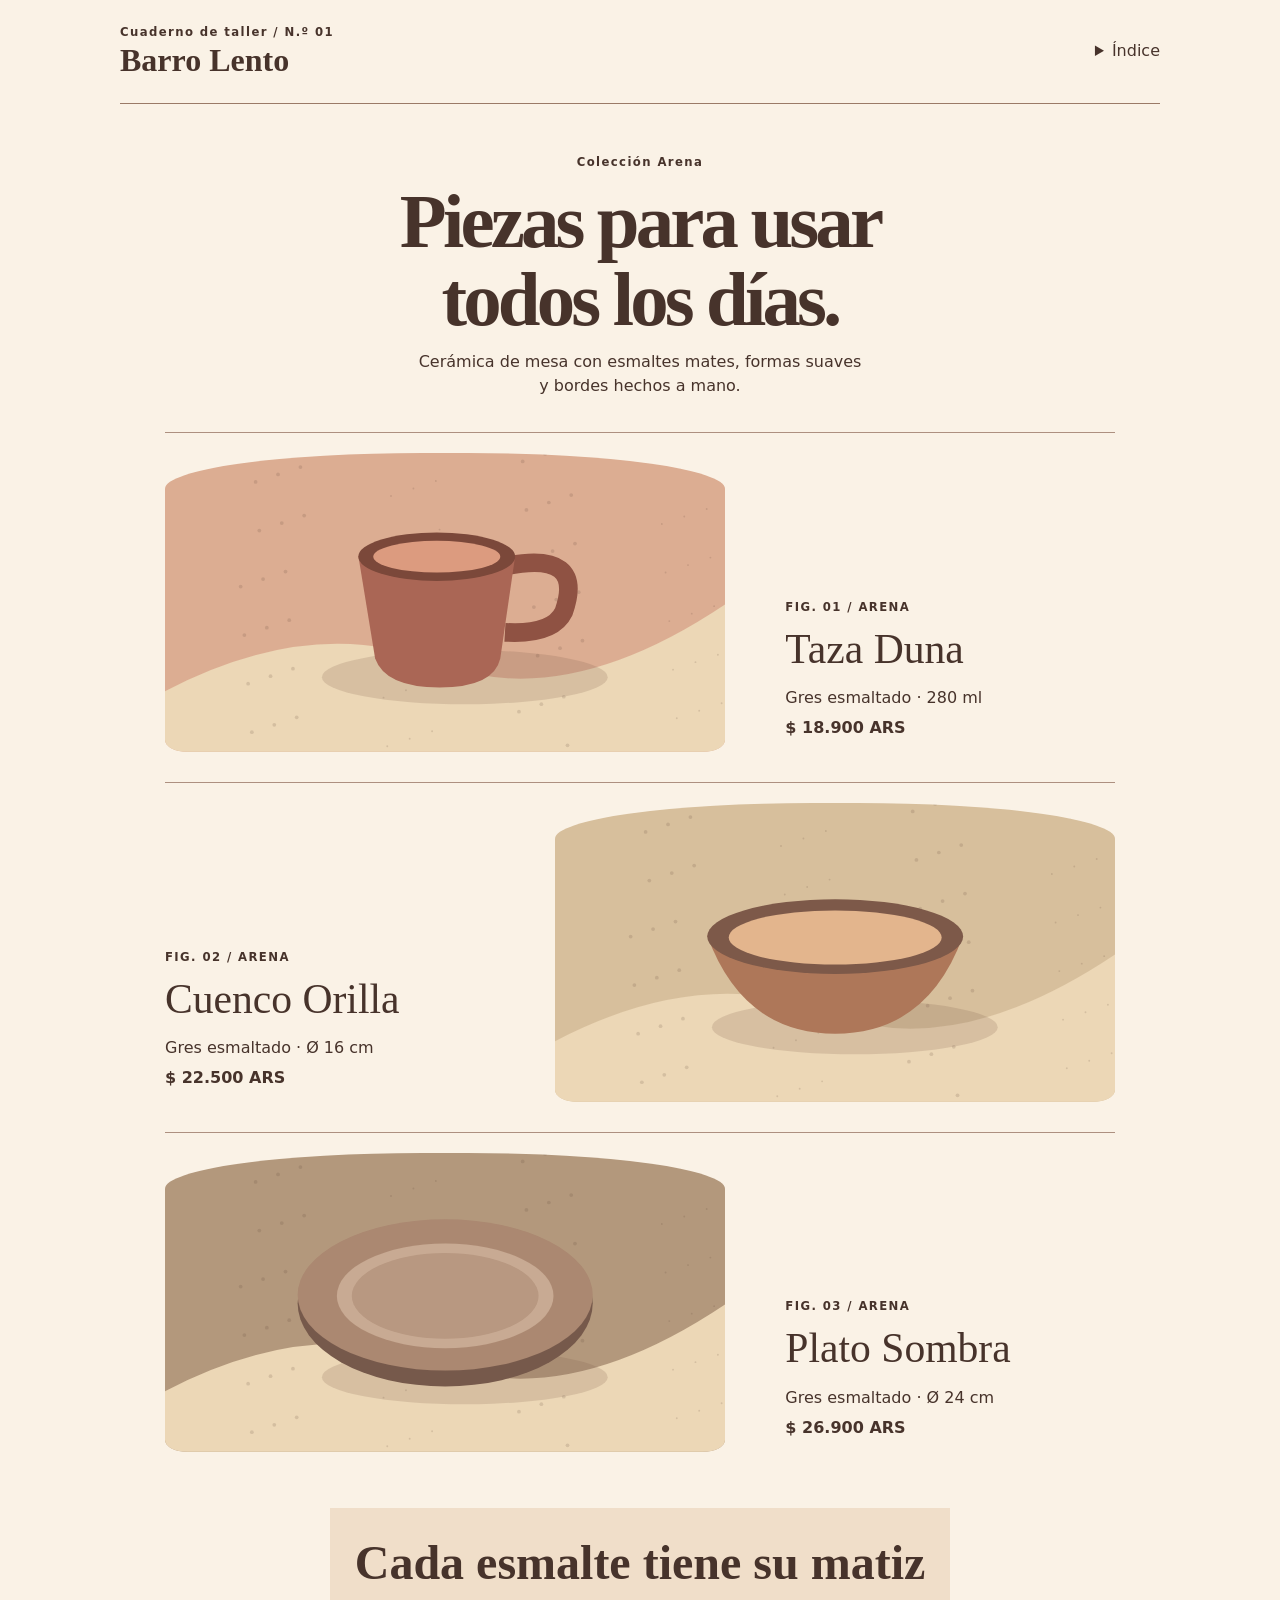
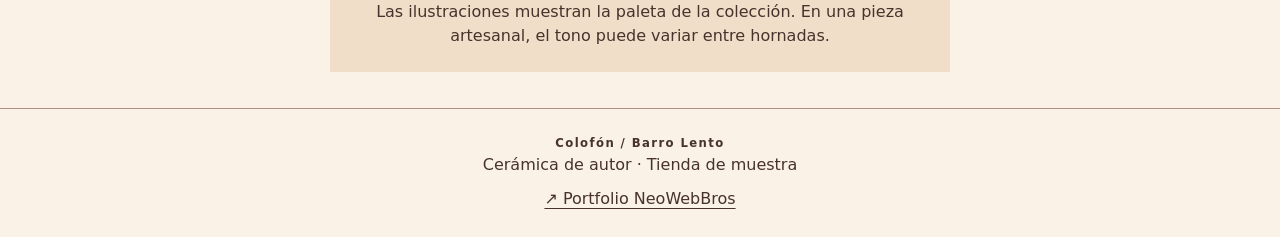
==== pages/barro-lento.html @ 299ccc53 "organizo los archivos en carpetas y creo el carrusel de páginas de ejemplo" ====
<!DOCTYPE html>
<html lang="es-AR">
  <head>
    <meta charset="utf-8" />
    <meta name="viewport" content="width=device-width,initial-scale=1" />
    <title>Barro Lento | Demo NeoWebBros</title>
    <link rel="stylesheet" href="../css/barro-lento.css" />
  </head>
  <body>
    <header class="book">
      <div>
        <p class="label">Cuaderno de taller / N.º 01</p>
        <a href="#coleccion">Barro Lento</a>
      </div>
      <details>
        <summary>Índice</summary>
        <nav aria-label="Índice">
          <a href="#coleccion">La colección</a>
          <a href="#esmaltes">Sobre los esmaltes</a>
          <a href="../index.html">Portfolio</a>
        </nav>
      </details>
    </header>
    <main>
      <article id="coleccion" class="journal">
        <header>
          <p class="label">Colección Arena</p>
          <h1>Piezas para usar todos los días.</h1>
          <p>Cerámica de mesa con esmaltes mates, formas suaves y bordes hechos a mano.</p>
        </header>
        <figure class="spread">
          <div>
            <svg viewBox="0 0 600 320" aria-hidden="true" xmlns="http://www.w3.org/2000/svg">
              <rect width="600" height="320" fill="#dcad92" />
              <path d="M0 255Q159 172 293 225T600 162V320H0" fill="#ecd7b6" />
              <circle cx="0" cy="0" r="1" fill="#5a3e31" opacity=".16" />
              <circle cx="149" cy="67" r="2" fill="#5a3e31" opacity=".16" />
              <circle cx="298" cy="134" r="1" fill="#5a3e31" opacity=".16" />
              <circle cx="447" cy="201" r="2" fill="#5a3e31" opacity=".16" />
              <circle cx="596" cy="268" r="1" fill="#5a3e31" opacity=".16" />
              <circle cx="145" cy="15" r="2" fill="#5a3e31" opacity=".16" />
              <circle cx="294" cy="82" r="1" fill="#5a3e31" opacity=".16" />
              <circle cx="443" cy="149" r="2" fill="#5a3e31" opacity=".16" />
              <circle cx="592" cy="216" r="1" fill="#5a3e31" opacity=".16" />
              <circle cx="141" cy="283" r="2" fill="#5a3e31" opacity=".16" />
              <circle cx="290" cy="30" r="1" fill="#5a3e31" opacity=".16" />
              <circle cx="439" cy="97" r="2" fill="#5a3e31" opacity=".16" />
              <circle cx="588" cy="164" r="1" fill="#5a3e31" opacity=".16" />
              <circle cx="137" cy="231" r="2" fill="#5a3e31" opacity=".16" />
              <circle cx="286" cy="298" r="1" fill="#5a3e31" opacity=".16" />
              <circle cx="435" cy="45" r="2" fill="#5a3e31" opacity=".16" />
              <circle cx="584" cy="112" r="1" fill="#5a3e31" opacity=".16" />
              <circle cx="133" cy="179" r="2" fill="#5a3e31" opacity=".16" />
              <circle cx="282" cy="246" r="1" fill="#5a3e31" opacity=".16" />
              <circle cx="431" cy="313" r="2" fill="#5a3e31" opacity=".16" />
              <circle cx="580" cy="60" r="1" fill="#5a3e31" opacity=".16" />
              <circle cx="129" cy="127" r="2" fill="#5a3e31" opacity=".16" />
              <circle cx="278" cy="194" r="1" fill="#5a3e31" opacity=".16" />
              <circle cx="427" cy="261" r="2" fill="#5a3e31" opacity=".16" />
              <circle cx="576" cy="8" r="1" fill="#5a3e31" opacity=".16" />
              <circle cx="125" cy="75" r="2" fill="#5a3e31" opacity=".16" />
              <circle cx="274" cy="142" r="1" fill="#5a3e31" opacity=".16" />
              <circle cx="423" cy="209" r="2" fill="#5a3e31" opacity=".16" />
              <circle cx="572" cy="276" r="1" fill="#5a3e31" opacity=".16" />
              <circle cx="121" cy="23" r="2" fill="#5a3e31" opacity=".16" />
              <circle cx="270" cy="90" r="1" fill="#5a3e31" opacity=".16" />
              <circle cx="419" cy="157" r="2" fill="#5a3e31" opacity=".16" />
              <circle cx="568" cy="224" r="1" fill="#5a3e31" opacity=".16" />
              <circle cx="117" cy="291" r="2" fill="#5a3e31" opacity=".16" />
              <circle cx="266" cy="38" r="1" fill="#5a3e31" opacity=".16" />
              <circle cx="415" cy="105" r="2" fill="#5a3e31" opacity=".16" />
              <circle cx="564" cy="172" r="1" fill="#5a3e31" opacity=".16" />
              <circle cx="113" cy="239" r="2" fill="#5a3e31" opacity=".16" />
              <circle cx="262" cy="306" r="1" fill="#5a3e31" opacity=".16" />
              <circle cx="411" cy="53" r="2" fill="#5a3e31" opacity=".16" />
              <circle cx="560" cy="120" r="1" fill="#5a3e31" opacity=".16" />
              <circle cx="109" cy="187" r="2" fill="#5a3e31" opacity=".16" />
              <circle cx="258" cy="254" r="1" fill="#5a3e31" opacity=".16" />
              <circle cx="407" cy="1" r="2" fill="#5a3e31" opacity=".16" />
              <circle cx="556" cy="68" r="1" fill="#5a3e31" opacity=".16" />
              <circle cx="105" cy="135" r="2" fill="#5a3e31" opacity=".16" />
              <circle cx="254" cy="202" r="1" fill="#5a3e31" opacity=".16" />
              <circle cx="403" cy="269" r="2" fill="#5a3e31" opacity=".16" />
              <circle cx="552" cy="16" r="1" fill="#5a3e31" opacity=".16" />
              <circle cx="101" cy="83" r="2" fill="#5a3e31" opacity=".16" />
              <circle cx="250" cy="150" r="1" fill="#5a3e31" opacity=".16" />
              <circle cx="399" cy="217" r="2" fill="#5a3e31" opacity=".16" />
              <circle cx="548" cy="284" r="1" fill="#5a3e31" opacity=".16" />
              <circle cx="97" cy="31" r="2" fill="#5a3e31" opacity=".16" />
              <circle cx="246" cy="98" r="1" fill="#5a3e31" opacity=".16" />
              <circle cx="395" cy="165" r="2" fill="#5a3e31" opacity=".16" />
              <circle cx="544" cy="232" r="1" fill="#5a3e31" opacity=".16" />
              <circle cx="93" cy="299" r="2" fill="#5a3e31" opacity=".16" />
              <circle cx="242" cy="46" r="1" fill="#5a3e31" opacity=".16" />
              <circle cx="391" cy="113" r="2" fill="#5a3e31" opacity=".16" />
              <circle cx="540" cy="180" r="1" fill="#5a3e31" opacity=".16" />
              <circle cx="89" cy="247" r="2" fill="#5a3e31" opacity=".16" />
              <circle cx="238" cy="314" r="1" fill="#5a3e31" opacity=".16" />
              <circle cx="387" cy="61" r="2" fill="#5a3e31" opacity=".16" />
              <circle cx="536" cy="128" r="1" fill="#5a3e31" opacity=".16" />
              <circle cx="85" cy="195" r="2" fill="#5a3e31" opacity=".16" />
              <circle cx="234" cy="262" r="1" fill="#5a3e31" opacity=".16" />
              <circle cx="383" cy="9" r="2" fill="#5a3e31" opacity=".16" />
              <circle cx="532" cy="76" r="1" fill="#5a3e31" opacity=".16" />
              <circle cx="81" cy="143" r="2" fill="#5a3e31" opacity=".16" />
              <circle cx="230" cy="210" r="1" fill="#5a3e31" opacity=".16" />
              <circle cx="379" cy="277" r="2" fill="#5a3e31" opacity=".16" />
              <ellipse cx="321" cy="240" rx="153" ry="29" fill="#755646" opacity=".18" />
              <path d="M365 121q85-17 62 49q-12 25-63 22" fill="none" stroke="#8f5243" stroke-width="20" />
              <path d="M207 110h168l-16 110q-7 31-65 31t-69-31z" fill="#aa6655" />
              <ellipse cx="291" cy="111" rx="84" ry="26" fill="#7b483a" />
              <ellipse cx="291" cy="111" rx="68" ry="17" fill="#dc9b7f" />
            </svg>
          </div>
          <figcaption>
            <span class="label">FIG. 01 / ARENA</span>
            <h3>Taza Duna</h3>
            <p>Gres esmaltado · 280 ml</p>
            <strong>$ 18.900 ARS</strong>
          </figcaption>
        </figure>
        <figure class="spread">
          <div>
            <svg viewBox="0 0 600 320" aria-hidden="true" xmlns="http://www.w3.org/2000/svg">
              <rect width="600" height="320" fill="#d7bf9c" />
              <path d="M0 255Q159 172 293 225T600 162V320H0" fill="#ecd7b6" />
              <circle cx="0" cy="0" r="1" fill="#5a3e31" opacity=".16" />
              <circle cx="149" cy="67" r="2" fill="#5a3e31" opacity=".16" />
              <circle cx="298" cy="134" r="1" fill="#5a3e31" opacity=".16" />
              <circle cx="447" cy="201" r="2" fill="#5a3e31" opacity=".16" />
              <circle cx="596" cy="268" r="1" fill="#5a3e31" opacity=".16" />
              <circle cx="145" cy="15" r="2" fill="#5a3e31" opacity=".16" />
              <circle cx="294" cy="82" r="1" fill="#5a3e31" opacity=".16" />
              <circle cx="443" cy="149" r="2" fill="#5a3e31" opacity=".16" />
              <circle cx="592" cy="216" r="1" fill="#5a3e31" opacity=".16" />
              <circle cx="141" cy="283" r="2" fill="#5a3e31" opacity=".16" />
              <circle cx="290" cy="30" r="1" fill="#5a3e31" opacity=".16" />
              <circle cx="439" cy="97" r="2" fill="#5a3e31" opacity=".16" />
              <circle cx="588" cy="164" r="1" fill="#5a3e31" opacity=".16" />
              <circle cx="137" cy="231" r="2" fill="#5a3e31" opacity=".16" />
              <circle cx="286" cy="298" r="1" fill="#5a3e31" opacity=".16" />
              <circle cx="435" cy="45" r="2" fill="#5a3e31" opacity=".16" />
              <circle cx="584" cy="112" r="1" fill="#5a3e31" opacity=".16" />
              <circle cx="133" cy="179" r="2" fill="#5a3e31" opacity=".16" />
              <circle cx="282" cy="246" r="1" fill="#5a3e31" opacity=".16" />
              <circle cx="431" cy="313" r="2" fill="#5a3e31" opacity=".16" />
              <circle cx="580" cy="60" r="1" fill="#5a3e31" opacity=".16" />
              <circle cx="129" cy="127" r="2" fill="#5a3e31" opacity=".16" />
              <circle cx="278" cy="194" r="1" fill="#5a3e31" opacity=".16" />
              <circle cx="427" cy="261" r="2" fill="#5a3e31" opacity=".16" />
              <circle cx="576" cy="8" r="1" fill="#5a3e31" opacity=".16" />
              <circle cx="125" cy="75" r="2" fill="#5a3e31" opacity=".16" />
              <circle cx="274" cy="142" r="1" fill="#5a3e31" opacity=".16" />
              <circle cx="423" cy="209" r="2" fill="#5a3e31" opacity=".16" />
              <circle cx="572" cy="276" r="1" fill="#5a3e31" opacity=".16" />
              <circle cx="121" cy="23" r="2" fill="#5a3e31" opacity=".16" />
              <circle cx="270" cy="90" r="1" fill="#5a3e31" opacity=".16" />
              <circle cx="419" cy="157" r="2" fill="#5a3e31" opacity=".16" />
              <circle cx="568" cy="224" r="1" fill="#5a3e31" opacity=".16" />
              <circle cx="117" cy="291" r="2" fill="#5a3e31" opacity=".16" />
              <circle cx="266" cy="38" r="1" fill="#5a3e31" opacity=".16" />
              <circle cx="415" cy="105" r="2" fill="#5a3e31" opacity=".16" />
              <circle cx="564" cy="172" r="1" fill="#5a3e31" opacity=".16" />
              <circle cx="113" cy="239" r="2" fill="#5a3e31" opacity=".16" />
              <circle cx="262" cy="306" r="1" fill="#5a3e31" opacity=".16" />
              <circle cx="411" cy="53" r="2" fill="#5a3e31" opacity=".16" />
              <circle cx="560" cy="120" r="1" fill="#5a3e31" opacity=".16" />
              <circle cx="109" cy="187" r="2" fill="#5a3e31" opacity=".16" />
              <circle cx="258" cy="254" r="1" fill="#5a3e31" opacity=".16" />
              <circle cx="407" cy="1" r="2" fill="#5a3e31" opacity=".16" />
              <circle cx="556" cy="68" r="1" fill="#5a3e31" opacity=".16" />
              <circle cx="105" cy="135" r="2" fill="#5a3e31" opacity=".16" />
              <circle cx="254" cy="202" r="1" fill="#5a3e31" opacity=".16" />
              <circle cx="403" cy="269" r="2" fill="#5a3e31" opacity=".16" />
              <circle cx="552" cy="16" r="1" fill="#5a3e31" opacity=".16" />
              <circle cx="101" cy="83" r="2" fill="#5a3e31" opacity=".16" />
              <circle cx="250" cy="150" r="1" fill="#5a3e31" opacity=".16" />
              <circle cx="399" cy="217" r="2" fill="#5a3e31" opacity=".16" />
              <circle cx="548" cy="284" r="1" fill="#5a3e31" opacity=".16" />
              <circle cx="97" cy="31" r="2" fill="#5a3e31" opacity=".16" />
              <circle cx="246" cy="98" r="1" fill="#5a3e31" opacity=".16" />
              <circle cx="395" cy="165" r="2" fill="#5a3e31" opacity=".16" />
              <circle cx="544" cy="232" r="1" fill="#5a3e31" opacity=".16" />
              <circle cx="93" cy="299" r="2" fill="#5a3e31" opacity=".16" />
              <circle cx="242" cy="46" r="1" fill="#5a3e31" opacity=".16" />
              <circle cx="391" cy="113" r="2" fill="#5a3e31" opacity=".16" />
              <circle cx="540" cy="180" r="1" fill="#5a3e31" opacity=".16" />
              <circle cx="89" cy="247" r="2" fill="#5a3e31" opacity=".16" />
              <circle cx="238" cy="314" r="1" fill="#5a3e31" opacity=".16" />
              <circle cx="387" cy="61" r="2" fill="#5a3e31" opacity=".16" />
              <circle cx="536" cy="128" r="1" fill="#5a3e31" opacity=".16" />
              <circle cx="85" cy="195" r="2" fill="#5a3e31" opacity=".16" />
              <circle cx="234" cy="262" r="1" fill="#5a3e31" opacity=".16" />
              <circle cx="383" cy="9" r="2" fill="#5a3e31" opacity=".16" />
              <circle cx="532" cy="76" r="1" fill="#5a3e31" opacity=".16" />
              <circle cx="81" cy="143" r="2" fill="#5a3e31" opacity=".16" />
              <circle cx="230" cy="210" r="1" fill="#5a3e31" opacity=".16" />
              <circle cx="379" cy="277" r="2" fill="#5a3e31" opacity=".16" />
              <ellipse cx="321" cy="240" rx="153" ry="29" fill="#755646" opacity=".18" />
              <path d="M163 142h274q-38 105-137 105t-137-105z" fill="#ae7759" />
              <ellipse cx="300" cy="143" rx="137" ry="40" fill="#7d5949" />
              <ellipse cx="300" cy="144" rx="114" ry="29" fill="#e3b58d" />
            </svg>
          </div>
          <figcaption>
            <span class="label">FIG. 02 / ARENA</span>
            <h3>Cuenco Orilla</h3>
            <p>Gres esmaltado · Ø 16 cm</p>
            <strong>$ 22.500 ARS</strong>
          </figcaption>
        </figure>
        <figure class="spread">
          <div>
            <svg viewBox="0 0 600 320" aria-hidden="true" xmlns="http://www.w3.org/2000/svg">
              <rect width="600" height="320" fill="#b3987c" />
              <path d="M0 255Q159 172 293 225T600 162V320H0" fill="#ecd7b6" />
              <circle cx="0" cy="0" r="1" fill="#5a3e31" opacity=".16" />
              <circle cx="149" cy="67" r="2" fill="#5a3e31" opacity=".16" />
              <circle cx="298" cy="134" r="1" fill="#5a3e31" opacity=".16" />
              <circle cx="447" cy="201" r="2" fill="#5a3e31" opacity=".16" />
              <circle cx="596" cy="268" r="1" fill="#5a3e31" opacity=".16" />
              <circle cx="145" cy="15" r="2" fill="#5a3e31" opacity=".16" />
              <circle cx="294" cy="82" r="1" fill="#5a3e31" opacity=".16" />
              <circle cx="443" cy="149" r="2" fill="#5a3e31" opacity=".16" />
              <circle cx="592" cy="216" r="1" fill="#5a3e31" opacity=".16" />
              <circle cx="141" cy="283" r="2" fill="#5a3e31" opacity=".16" />
              <circle cx="290" cy="30" r="1" fill="#5a3e31" opacity=".16" />
              <circle cx="439" cy="97" r="2" fill="#5a3e31" opacity=".16" />
              <circle cx="588" cy="164" r="1" fill="#5a3e31" opacity=".16" />
              <circle cx="137" cy="231" r="2" fill="#5a3e31" opacity=".16" />
              <circle cx="286" cy="298" r="1" fill="#5a3e31" opacity=".16" />
              <circle cx="435" cy="45" r="2" fill="#5a3e31" opacity=".16" />
              <circle cx="584" cy="112" r="1" fill="#5a3e31" opacity=".16" />
              <circle cx="133" cy="179" r="2" fill="#5a3e31" opacity=".16" />
              <circle cx="282" cy="246" r="1" fill="#5a3e31" opacity=".16" />
              <circle cx="431" cy="313" r="2" fill="#5a3e31" opacity=".16" />
              <circle cx="580" cy="60" r="1" fill="#5a3e31" opacity=".16" />
              <circle cx="129" cy="127" r="2" fill="#5a3e31" opacity=".16" />
              <circle cx="278" cy="194" r="1" fill="#5a3e31" opacity=".16" />
              <circle cx="427" cy="261" r="2" fill="#5a3e31" opacity=".16" />
              <circle cx="576" cy="8" r="1" fill="#5a3e31" opacity=".16" />
              <circle cx="125" cy="75" r="2" fill="#5a3e31" opacity=".16" />
              <circle cx="274" cy="142" r="1" fill="#5a3e31" opacity=".16" />
              <circle cx="423" cy="209" r="2" fill="#5a3e31" opacity=".16" />
              <circle cx="572" cy="276" r="1" fill="#5a3e31" opacity=".16" />
              <circle cx="121" cy="23" r="2" fill="#5a3e31" opacity=".16" />
              <circle cx="270" cy="90" r="1" fill="#5a3e31" opacity=".16" />
              <circle cx="419" cy="157" r="2" fill="#5a3e31" opacity=".16" />
              <circle cx="568" cy="224" r="1" fill="#5a3e31" opacity=".16" />
              <circle cx="117" cy="291" r="2" fill="#5a3e31" opacity=".16" />
              <circle cx="266" cy="38" r="1" fill="#5a3e31" opacity=".16" />
              <circle cx="415" cy="105" r="2" fill="#5a3e31" opacity=".16" />
              <circle cx="564" cy="172" r="1" fill="#5a3e31" opacity=".16" />
              <circle cx="113" cy="239" r="2" fill="#5a3e31" opacity=".16" />
              <circle cx="262" cy="306" r="1" fill="#5a3e31" opacity=".16" />
              <circle cx="411" cy="53" r="2" fill="#5a3e31" opacity=".16" />
              <circle cx="560" cy="120" r="1" fill="#5a3e31" opacity=".16" />
              <circle cx="109" cy="187" r="2" fill="#5a3e31" opacity=".16" />
              <circle cx="258" cy="254" r="1" fill="#5a3e31" opacity=".16" />
              <circle cx="407" cy="1" r="2" fill="#5a3e31" opacity=".16" />
              <circle cx="556" cy="68" r="1" fill="#5a3e31" opacity=".16" />
              <circle cx="105" cy="135" r="2" fill="#5a3e31" opacity=".16" />
              <circle cx="254" cy="202" r="1" fill="#5a3e31" opacity=".16" />
              <circle cx="403" cy="269" r="2" fill="#5a3e31" opacity=".16" />
              <circle cx="552" cy="16" r="1" fill="#5a3e31" opacity=".16" />
              <circle cx="101" cy="83" r="2" fill="#5a3e31" opacity=".16" />
              <circle cx="250" cy="150" r="1" fill="#5a3e31" opacity=".16" />
              <circle cx="399" cy="217" r="2" fill="#5a3e31" opacity=".16" />
              <circle cx="548" cy="284" r="1" fill="#5a3e31" opacity=".16" />
              <circle cx="97" cy="31" r="2" fill="#5a3e31" opacity=".16" />
              <circle cx="246" cy="98" r="1" fill="#5a3e31" opacity=".16" />
              <circle cx="395" cy="165" r="2" fill="#5a3e31" opacity=".16" />
              <circle cx="544" cy="232" r="1" fill="#5a3e31" opacity=".16" />
              <circle cx="93" cy="299" r="2" fill="#5a3e31" opacity=".16" />
              <circle cx="242" cy="46" r="1" fill="#5a3e31" opacity=".16" />
              <circle cx="391" cy="113" r="2" fill="#5a3e31" opacity=".16" />
              <circle cx="540" cy="180" r="1" fill="#5a3e31" opacity=".16" />
              <circle cx="89" cy="247" r="2" fill="#5a3e31" opacity=".16" />
              <circle cx="238" cy="314" r="1" fill="#5a3e31" opacity=".16" />
              <circle cx="387" cy="61" r="2" fill="#5a3e31" opacity=".16" />
              <circle cx="536" cy="128" r="1" fill="#5a3e31" opacity=".16" />
              <circle cx="85" cy="195" r="2" fill="#5a3e31" opacity=".16" />
              <circle cx="234" cy="262" r="1" fill="#5a3e31" opacity=".16" />
              <circle cx="383" cy="9" r="2" fill="#5a3e31" opacity=".16" />
              <circle cx="532" cy="76" r="1" fill="#5a3e31" opacity=".16" />
              <circle cx="81" cy="143" r="2" fill="#5a3e31" opacity=".16" />
              <circle cx="230" cy="210" r="1" fill="#5a3e31" opacity=".16" />
              <circle cx="379" cy="277" r="2" fill="#5a3e31" opacity=".16" />
              <ellipse cx="321" cy="240" rx="153" ry="29" fill="#755646" opacity=".18" />
              <ellipse cx="300" cy="161" rx="158" ry="89" fill="#76594b" />
              <ellipse cx="300" cy="152" rx="158" ry="81" fill="#ab8871" />
              <ellipse cx="300" cy="153" rx="116" ry="56" fill="#c8aa93" />
              <ellipse cx="300" cy="153" rx="100" ry="46" fill="#b89881" />
            </svg>
          </div>
          <figcaption>
            <span class="label">FIG. 03 / ARENA</span>
            <h3>Plato Sombra</h3>
            <p>Gres esmaltado · Ø 24 cm</p>
            <strong>$ 26.900 ARS</strong>
          </figcaption>
        </figure>
      </article>
      <blockquote id="esmaltes">
        <h2>Cada esmalte tiene su matiz</h2>
        <p>Las ilustraciones muestran la paleta de la colección. En una pieza artesanal, el tono puede variar entre hornadas.</p>
      </blockquote>
    </main>
    <footer class="colophon">
      <p class="label">Colofón / Barro Lento</p>
      <p>Cerámica de autor · Tienda de muestra</p>
      <a href="../index.html">↗ Portfolio NeoWebBros</a>
    </footer>
  </body>
</html>
---- css/barro-lento.css ----
:root {
  --bg: #faf2e6;
  --ink: #47332b;
  --paper: #fff9ef;
  --line: #c7ae9e;
  --button: #683f33;
  --btntext: #fff6e6;
  --display: Georgia, serif;
}

* {
  box-sizing: border-box;
}

body {
  margin: 0;
  background: var(--bg);
  color: var(--ink);
  font: 16px/1.5 system-ui, sans-serif;
}

a {
  color: inherit;
  text-underline-offset: 4px;
}

a:focus-visible, summary:focus-visible {
  outline: 2px solid currentColor;
  outline-offset: 3px;
}

h1, h2, h3, p, figure {
  margin: 0;
}

h1, h2, h3 {
  font-family: var(--display);
}

h1 {
  font-size: clamp(2.6rem, 6vw, 5.6rem);
  line-height: 1.01;
  margin: 10px 0 14px;
  letter-spacing: -.05em;
  overflow-wrap: anywhere;
}

h2 {
  font-size: clamp(1.6rem, 4vw, 3rem);
  line-height: 1.05;
  margin: 6px 0 12px;
}

svg {
  display: block;
  width: 100%;
  height: auto;
}

svg text {
  font-family: system-ui, sans-serif;
}

.label {
  font-size: .73rem;
  font-weight: 800;
  letter-spacing: .12em;
}

.book {
  width: min(1040px, 92%);
  margin: auto;
  border-bottom: 1px solid #9a7a67;
  display: flex;
  justify-content: space-between;
  gap: 12px;
  padding: 24px 0;
  align-items: center;
}

.book > div > a {
  font: 700 2rem Georgia;
  text-decoration: none;
}

.book summary {
  cursor: pointer;
  text-align: right;
}

.book nav {
  display: grid;
  text-align: right;
}

.journal {
  width: min(950px, 92%);
  margin: auto;
}

.journal > header {
  text-align: center;
  padding: 50px 0 34px;
}

.journal > header h1 {
  max-width: 15ch;
  margin: 12px auto;
}

.journal > header p:last-child {
  max-width: 44ch;
  margin: auto;
}

.spread {
  display: grid;
  grid-template-columns: 1.7fr 1fr;
  gap: clamp(12px, 5vw, 60px);
  align-items: end;
  border-top: 1px solid #ad9080;
  padding: 20px 0;
  margin-bottom: 10px;
}

.spread:nth-of-type(2) {
  grid-template-columns: 1fr 1.7fr;
}

.spread:nth-of-type(2) > div {
  order: 2;
}

.spread figcaption {
  padding-bottom: 12px;
}

.spread h3 {
  font-size: clamp(1.5rem, 4vw, 2.6rem);
  font-weight: 400;
}

.spread p {
  margin: 6px 0;
}

.spread svg {
  border-radius: 46% 46% 4% 4% / 12% 12% 4% 4%;
}

blockquote {
  width: min(620px, 90%);
  margin: 36px auto;
  text-align: center;
  background: #f0dec9;
  padding: 24px;
}

.colophon {
  text-align: center;
  border-top: 1px solid #ad9080;
  padding: 26px 12px;
}

.colophon a {
  display: inline-block;
  margin-top: 10px;
}

@media (max-width: 620px) {
  .spread, .spread:nth-of-type(2) {
    grid-template-columns: 1fr;
  }

  .spread:nth-of-type(2) > div {
    order: 0;
  }
}
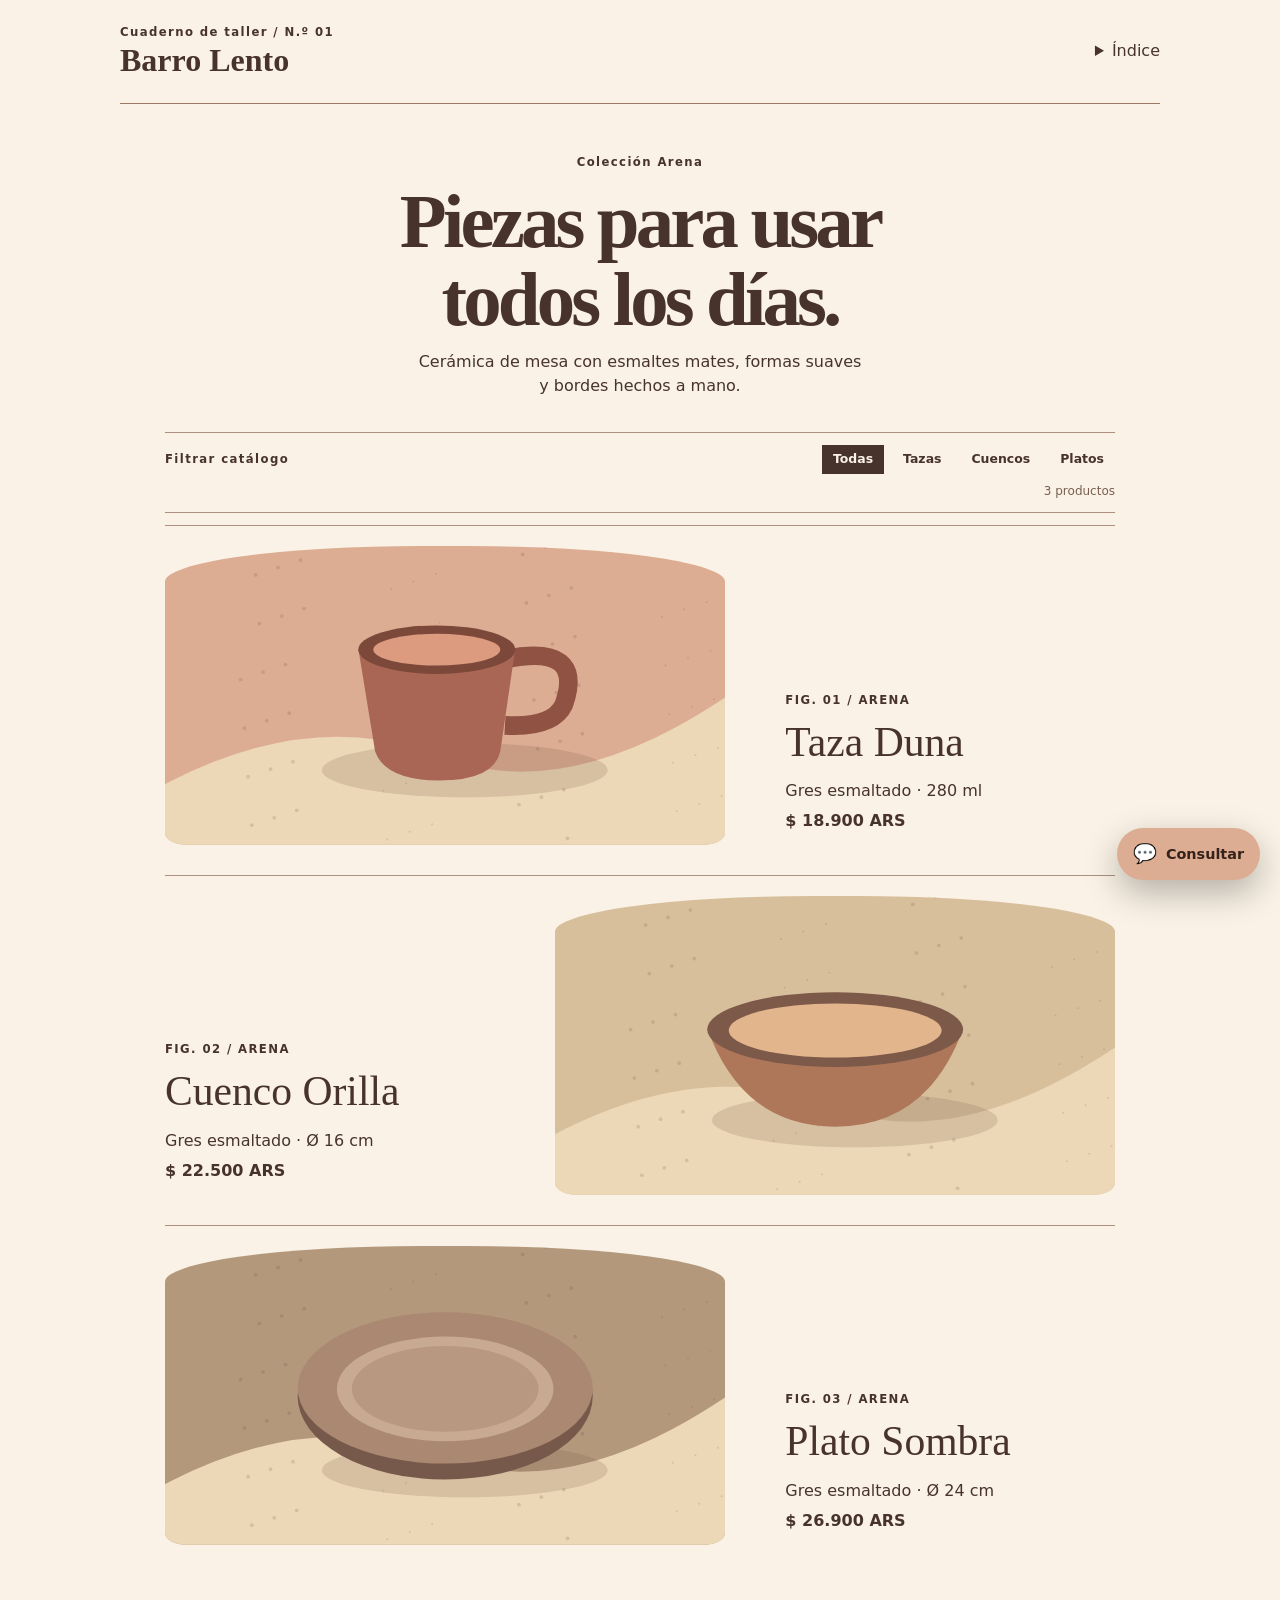
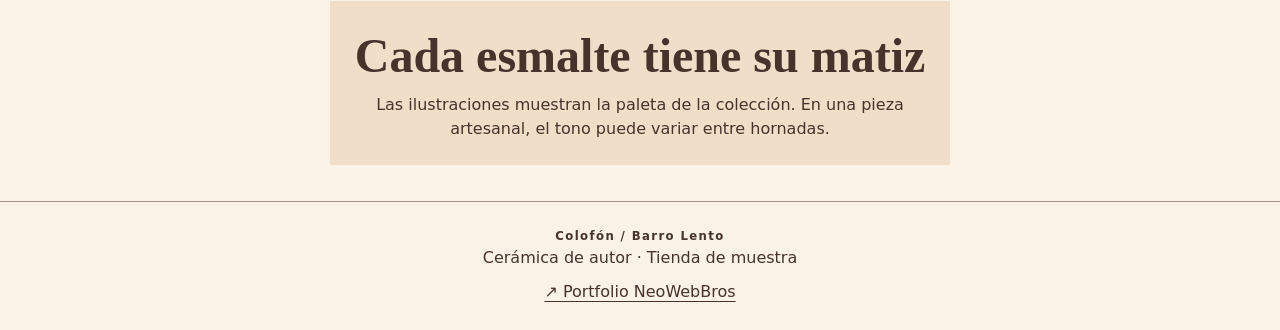
==== commit 16a88217: "modificación de las paginas (cambio faltante del anterior commit)" ====
--- a/pages/barro-lento.html
+++ b/pages/barro-lento.html
@@ -5,8 +5,10 @@
     <meta name="viewport" content="width=device-width,initial-scale=1" />
     <title>Barro Lento | Demo NeoWebBros</title>
     <link rel="stylesheet" href="../css/barro-lento.css" />
+    <link rel="stylesheet" href="../css/product-filters.css" />
+    <link rel="stylesheet" href="../css/demo-chatbot.css" />
   </head>
-  <body>
+  <body data-chatbot-business="barro-lento">
     <header class="book">
       <div>
         <p class="label">Cuaderno de taller / N.º 01</p>
@@ -28,7 +30,15 @@
           <h1>Piezas para usar todos los días.</h1>
           <p>Cerámica de mesa con esmaltes mates, formas suaves y bordes hechos a mano.</p>
         </header>
-        <figure class="spread">
+        <nav class="catalog-filters book-filters" data-product-filter data-filter-target="#coleccion" aria-label="Filtrar piezas por categoría">
+          <span class="label">Filtrar catálogo</span>
+          <button type="button" data-filter-value="all" aria-pressed="true">Todas</button>
+          <button type="button" data-filter-value="tazas" aria-pressed="false">Tazas</button>
+          <button type="button" data-filter-value="cuencos" aria-pressed="false">Cuencos</button>
+          <button type="button" data-filter-value="platos" aria-pressed="false">Platos</button>
+          <span class="product-filter-status" data-filter-status aria-live="polite"></span>
+        </nav>
+        <figure class="spread" data-product-category="tazas">
           <div>
             <svg viewBox="0 0 600 320" aria-hidden="true" xmlns="http://www.w3.org/2000/svg">
               <rect width="600" height="320" fill="#dcad92" />
@@ -119,7 +129,7 @@
             <strong>$ 18.900 ARS</strong>
           </figcaption>
         </figure>
-        <figure class="spread">
+        <figure class="spread" data-product-category="cuencos">
           <div>
             <svg viewBox="0 0 600 320" aria-hidden="true" xmlns="http://www.w3.org/2000/svg">
               <rect width="600" height="320" fill="#d7bf9c" />
@@ -209,7 +219,7 @@
             <strong>$ 22.500 ARS</strong>
           </figcaption>
         </figure>
-        <figure class="spread">
+        <figure class="spread" data-product-category="platos">
           <div>
             <svg viewBox="0 0 600 320" aria-hidden="true" xmlns="http://www.w3.org/2000/svg">
               <rect width="600" height="320" fill="#b3987c" />
@@ -311,5 +321,7 @@
       <p>Cerámica de autor · Tienda de muestra</p>
       <a href="../index.html">↗ Portfolio NeoWebBros</a>
     </footer>
+    <script src="../js/product-filters.js" defer></script>
+    <script src="../js/demo-chatbot.js" defer></script>
   </body>
 </html>
--- a/css/barro-lento.css
+++ b/css/barro-lento.css
@@ -6,6 +6,10 @@
   --button: #683f33;
   --btntext: #fff6e6;
   --display: Georgia, serif;
+}
+
+html {
+  scroll-behavior: smooth;
 }
 
 * {
@@ -113,6 +117,45 @@
   margin: auto;
 }
 
+.book-filters {
+  display: flex;
+  align-items: center;
+  flex-wrap: wrap;
+  gap: 8px;
+  margin-bottom: 12px;
+  padding: 12px 0;
+  border-block: 1px solid #ad9080;
+}
+
+.book-filters .label {
+  margin-right: auto;
+}
+
+.book-filters button {
+  padding: 6px 10px;
+  border: 1px solid transparent;
+  background: transparent;
+  color: var(--ink);
+  font: 700 .78rem/1.2 system-ui, sans-serif;
+  cursor: pointer;
+}
+
+.book-filters button:hover {
+  border-color: #9a7a67;
+}
+
+.book-filters button[aria-pressed="true"] {
+  border-color: var(--ink);
+  background: var(--ink);
+  color: var(--bg);
+}
+
+.book-filters .product-filter-status {
+  width: 100%;
+  color: #795f51;
+  text-align: right;
+}
+
 .spread {
   display: grid;
   grid-template-columns: 1.7fr 1fr;
@@ -168,6 +211,10 @@
 }
 
 @media (max-width: 620px) {
+  .book-filters .label {
+    width: 100%;
+  }
+
   .spread, .spread:nth-of-type(2) {
     grid-template-columns: 1fr;
   }
--- a/css/product-filters.css
+++ b/css/product-filters.css
@@ -0,0 +1,29 @@
+[data-product-category][hidden] {
+  display: none !important;
+}
+
+.product-filter-reveal {
+  animation: product-filter-reveal .3s ease both;
+}
+
+.product-filter-status {
+  font-size: .75rem;
+}
+
+@keyframes product-filter-reveal {
+  from {
+    opacity: 0;
+    transform: translateY(.45rem);
+  }
+
+  to {
+    opacity: 1;
+    transform: translateY(0);
+  }
+}
+
+@media (prefers-reduced-motion: reduce) {
+  .product-filter-reveal {
+    animation: none;
+  }
+}
--- a/css/demo-chatbot.css
+++ b/css/demo-chatbot.css
@@ -0,0 +1,352 @@
+:root {
+  --demo-chat-accent: #bbff7a;
+  --demo-chat-accent-ink: #17210d;
+}
+
+body[data-chatbot-business="barro-lento"] {
+  --demo-chat-accent: #dcad92;
+  --demo-chat-accent-ink: #35221a;
+}
+
+body[data-chatbot-business="brote-sur"] {
+  --demo-chat-accent: #cfe59c;
+  --demo-chat-accent-ink: #243528;
+}
+
+body[data-chatbot-business="fuego-manso"] {
+  --demo-chat-accent: #ffcd83;
+  --demo-chat-accent-ink: #28170e;
+}
+
+body[data-chatbot-business="pixel-arcade"] {
+  --demo-chat-accent: #e2ff61;
+  --demo-chat-accent-ink: #181124;
+}
+
+body[data-chatbot-business="ritmo-calle"] {
+  --demo-chat-accent: #f6e751;
+  --demo-chat-accent-ink: #141414;
+}
+
+.demo-chat-launcher, .demo-chat-panel, .demo-chat-panel * {
+  box-sizing: border-box;
+}
+
+.demo-chat-launcher {
+  position: fixed;
+  z-index: 9998;
+  right: 1.25rem;
+  bottom: 1.25rem;
+  display: inline-flex;
+  align-items: center;
+  gap: .55rem;
+  min-height: 3.25rem;
+  padding: .75rem 1rem;
+  border: 0;
+  border-radius: 999px;
+  box-shadow: 0 .8rem 2.2rem rgba(0, 0, 0, .28);
+  background: var(--demo-chat-accent);
+  color: var(--demo-chat-accent-ink);
+  font: 800 .9rem/1 system-ui, sans-serif;
+  cursor: pointer;
+  transition: transform .2s ease, box-shadow .2s ease;
+}
+
+.demo-chat-launcher:hover {
+  box-shadow: 0 1rem 2.6rem rgba(0, 0, 0, .35);
+  transform: translateY(-2px);
+}
+
+.demo-chat-launcher-icon {
+  font-size: 1.2rem;
+  line-height: 1;
+}
+
+.demo-chat-panel {
+  position: fixed;
+  z-index: 9999;
+  right: 1.25rem;
+  bottom: 5.2rem;
+  display: grid;
+  width: min(23rem, calc(100vw - 2rem));
+  max-height: min(37rem, calc(100vh - 7rem));
+  overflow: hidden;
+  border: 1px solid rgba(255, 255, 255, .14);
+  border-radius: 1.15rem;
+  box-shadow: 0 1.4rem 4rem rgba(0, 0, 0, .42);
+  background: #151823;
+  color: #f7f7fb;
+  font: 400 .92rem/1.45 system-ui, sans-serif;
+  grid-template-rows: auto minmax(9rem, 1fr) auto auto;
+  opacity: 0;
+  pointer-events: none;
+  transform: translateY(1rem) scale(.97);
+  transform-origin: bottom right;
+  transition: opacity .22s ease, transform .22s ease;
+}
+
+.demo-chat-panel[hidden] {
+  display: none;
+}
+
+.demo-chat-panel.is-open {
+  opacity: 1;
+  pointer-events: auto;
+  transform: translateY(0) scale(1);
+}
+
+.demo-chat-panel .sr-only {
+  position: absolute;
+  width: 1px;
+  height: 1px;
+  overflow: hidden;
+  clip: rect(0, 0, 0, 0);
+  white-space: nowrap;
+  clip-path: inset(50%);
+}
+
+.demo-chat-header {
+  display: flex;
+  align-items: center;
+  justify-content: space-between;
+  gap: 1rem;
+  padding: .9rem 1rem;
+  border-bottom: 1px solid rgba(255, 255, 255, .1);
+  background: #1d2130;
+}
+
+.demo-chat-identity {
+  display: flex;
+  align-items: center;
+  gap: .7rem;
+}
+
+.demo-chat-avatar {
+  display: grid;
+  width: 2.25rem;
+  height: 2.25rem;
+  flex: 0 0 auto;
+  border-radius: 50%;
+  background: var(--demo-chat-accent);
+  color: var(--demo-chat-accent-ink);
+  font-size: 1.05rem;
+  place-items: center;
+}
+
+.demo-chat-identity strong, .demo-chat-identity small {
+  display: block;
+}
+
+.demo-chat-identity strong {
+  font-size: .95rem;
+}
+
+.demo-chat-identity small {
+  margin-top: .05rem;
+  color: #aeb5c9;
+  font-size: .72rem;
+}
+
+.demo-chat-close {
+  display: grid;
+  width: 2rem;
+  height: 2rem;
+  padding: 0;
+  border: 0;
+  border-radius: 50%;
+  background: transparent;
+  color: #cbd0de;
+  font: 700 1.25rem/1 system-ui, sans-serif;
+  cursor: pointer;
+  place-items: center;
+}
+
+.demo-chat-close:hover {
+  background: rgba(255, 255, 255, .08);
+  color: #fff;
+}
+
+.demo-chat-messages {
+  display: flex;
+  min-height: 0;
+  overflow-y: auto;
+  padding: 1rem;
+  flex-direction: column;
+  gap: .7rem;
+  scrollbar-color: #596078 #202432;
+  scrollbar-width: thin;
+}
+
+.demo-chat-message {
+  max-width: 88%;
+  margin: 0;
+  padding: .68rem .8rem;
+  border-radius: .9rem .9rem .9rem .25rem;
+  background: #262b3b;
+  color: #edf0f7;
+}
+
+.demo-chat-message-user {
+  align-self: flex-end;
+  border-radius: .9rem .9rem .25rem .9rem;
+  background: var(--demo-chat-accent);
+  color: var(--demo-chat-accent-ink);
+  font-weight: 650;
+}
+
+.demo-chat-typing {
+  display: inline-flex;
+  width: max-content;
+  min-height: 2.45rem;
+  align-items: center;
+  padding: .68rem .85rem;
+  border-radius: .9rem .9rem .9rem .25rem;
+  background: #262b3b;
+  gap: .32rem;
+}
+
+.demo-chat-typing span {
+  width: .42rem;
+  height: .42rem;
+  border-radius: 50%;
+  background: #b9c0d1;
+  animation: demo-chat-typing-dot .9s ease-in-out infinite;
+}
+
+.demo-chat-typing span:nth-child(2) {
+  animation-delay: .14s;
+}
+
+.demo-chat-typing span:nth-child(3) {
+  animation-delay: .28s;
+}
+
+.demo-chat-whatsapp {
+  display: inline-flex;
+  align-items: center;
+  align-self: flex-start;
+  gap: .35rem;
+  padding: .62rem .78rem;
+  border-radius: .7rem;
+  background: #25d366;
+  color: #092c16;
+  font-weight: 850;
+  text-decoration: none;
+}
+
+.demo-chat-whatsapp:hover {
+  background: #4be07f;
+}
+
+.demo-chat-quick-list {
+  display: flex;
+  overflow-x: auto;
+  padding: 0 1rem .8rem;
+  gap: .45rem;
+  scrollbar-width: none;
+}
+
+.demo-chat-quick-list::-webkit-scrollbar {
+  display: none;
+}
+
+.demo-chat-quick {
+  flex: 0 0 auto;
+  padding: .48rem .68rem;
+  border: 1px solid rgba(255, 255, 255, .16);
+  border-radius: 999px;
+  background: transparent;
+  color: #dce1ec;
+  font: 700 .75rem/1.2 system-ui, sans-serif;
+  cursor: pointer;
+}
+
+.demo-chat-quick:hover {
+  border-color: var(--demo-chat-accent);
+  color: var(--demo-chat-accent);
+}
+
+.demo-chat-form {
+  display: grid;
+  padding: .75rem;
+  border-top: 1px solid rgba(255, 255, 255, .1);
+  background: #1d2130;
+  gap: .5rem;
+  grid-template-columns: minmax(0, 1fr) auto;
+}
+
+.demo-chat-input {
+  width: 100%;
+  min-width: 0;
+  padding: .72rem .8rem;
+  border: 1px solid #41485d;
+  border-radius: .7rem;
+  outline: 0;
+  background: #11141d;
+  color: #fff;
+  font: inherit;
+}
+
+.demo-chat-input::placeholder {
+  color: #8991a6;
+}
+
+.demo-chat-input:focus {
+  border-color: var(--demo-chat-accent);
+  box-shadow: 0 0 0 2px color-mix(in srgb, var(--demo-chat-accent) 25%, transparent);
+}
+
+.demo-chat-send {
+  min-width: 2.8rem;
+  padding: .65rem;
+  border: 0;
+  border-radius: .7rem;
+  background: var(--demo-chat-accent);
+  color: var(--demo-chat-accent-ink);
+  font: 900 1rem/1 system-ui, sans-serif;
+  cursor: pointer;
+}
+
+.demo-chat-launcher:focus-visible, .demo-chat-close:focus-visible,
+.demo-chat-quick:focus-visible, .demo-chat-send:focus-visible,
+.demo-chat-whatsapp:focus-visible {
+  outline: 3px solid #fff;
+  outline-offset: 3px;
+}
+
+@keyframes demo-chat-typing-dot {
+  0%, 60%, 100% {
+    opacity: .45;
+    transform: translateY(0);
+  }
+
+  30% {
+    opacity: 1;
+    transform: translateY(-.35rem);
+  }
+}
+
+@media (max-width: 32rem) {
+  .demo-chat-launcher {
+    right: .8rem;
+    bottom: .8rem;
+  }
+
+  .demo-chat-panel {
+    right: .75rem;
+    bottom: 4.8rem;
+    width: calc(100vw - 1.5rem);
+    max-height: calc(100vh - 5.8rem);
+  }
+}
+
+@media (prefers-reduced-motion: reduce) {
+  .demo-chat-launcher, .demo-chat-panel {
+    transition: none;
+  }
+
+  .demo-chat-typing span {
+    animation: none;
+    opacity: .75;
+  }
+}
